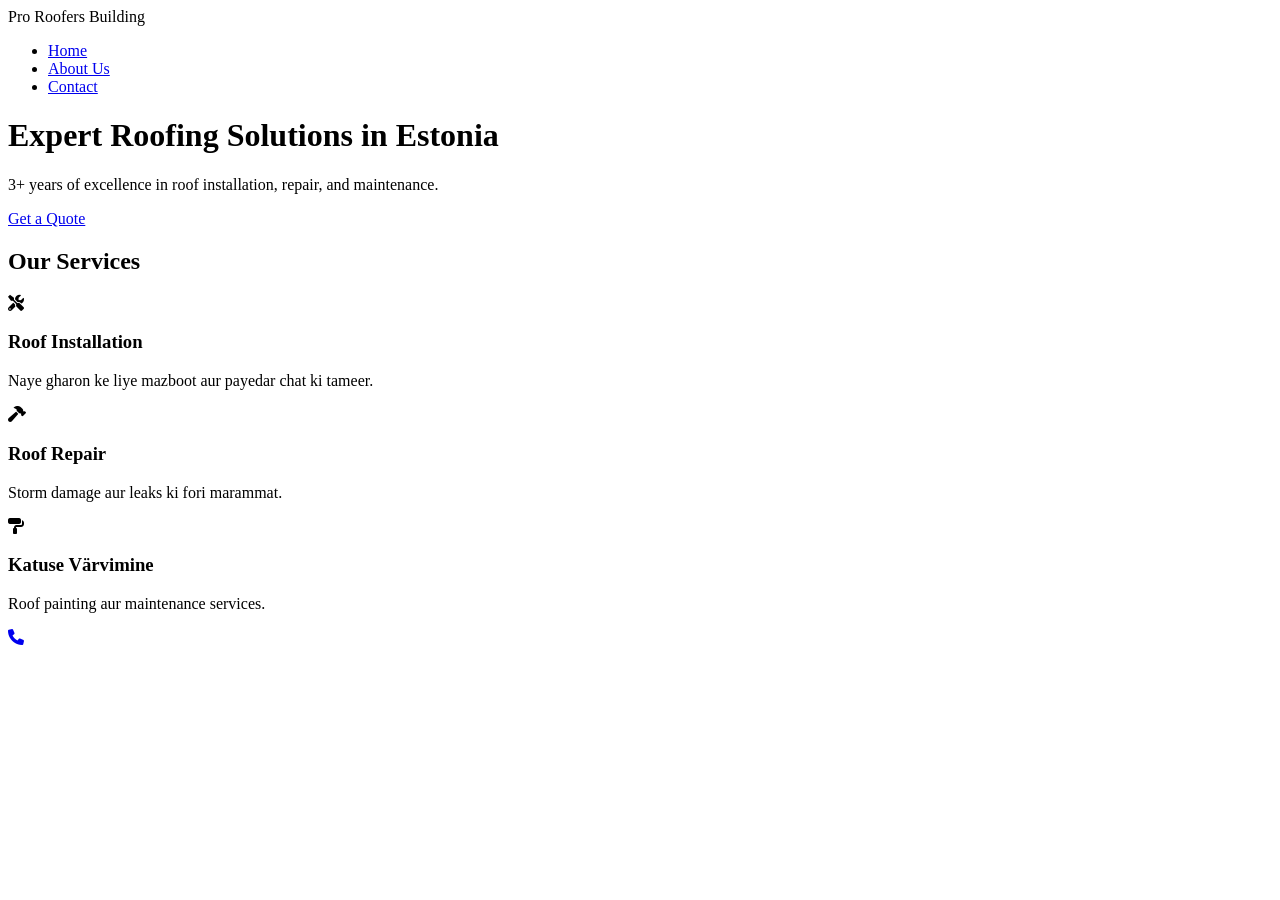
==== index.html @ ead17651 "Create index.html" ====
<!DOCTYPE html>
<html lang="en">
<head>
    <meta charset="UTF-8">
    <meta name="viewport" content="width=device-width, initial-scale=1.0">
    <title>Pro Roofers Building | Home</title>
    <link rel="stylesheet" href="https://cdnjs.cloudflare.com/ajax/libs/font-awesome/6.0.0/css/all.min.css">
    <link href="https://unpkg.com/aos@2.3.1/dist/aos.css" rel="stylesheet">
    <link rel="stylesheet" href="style.css">
</head>
<body>

    <!-- Navigation -->
    <nav>
        <div class="logo">Pro Roofers Building</div>
        <ul>
            <li><a href="index.html" class="active">Home</a></li>
            <li><a href="about.html">About Us</a></li>
            <li><a href="contact.html">Contact</a></li>
        </ul>
    </nav>

    <!-- Hero Section -->
    <header class="hero">
        <div class="hero-content" data-aos="fade-up">
            <h1>Expert Roofing Solutions in Estonia</h1>
            <p>3+ years of excellence in roof installation, repair, and maintenance.</p>
            <a href="contact.html" class="btn">Get a Quote</a>
        </div>
    </header>

    <!-- Services Section -->
    <section class="services">
        <h2 data-aos="fade-down">Our Services</h2>
        <div class="service-grid">
            <div class="service-card" data-aos="zoom-in">
                <i class="fas fa-tools"></i>
                <h3>Roof Installation</h3>
                <p>Naye gharon ke liye mazboot aur payedar chat ki tameer.</p>
            </div>
            <div class="service-card" data-aos="zoom-in" data-aos-delay="100">
                <i class="fas fa-hammer"></i>
                <h3>Roof Repair</h3>
                <p>Storm damage aur leaks ki fori marammat.</p>
            </div>
            <div class="service-card" data-aos="zoom-in" data-aos-delay="200">
                <i class="fas fa-paint-roller"></i>
                <h3>Katuse Värvimine</h3>
                <p>Roof painting aur maintenance services.</p>
            </div>
        </div>
    </section>

    <!-- Floating Call Button -->
    <a href="tel:+37259118252" class="floating-call">
        <i class="fas fa-phone"></i>
    </a>

    <script src="https://unpkg.com/aos@2.3.1/dist/aos.js"></script>
    <script>AOS.init();</script>
</body>
</html>
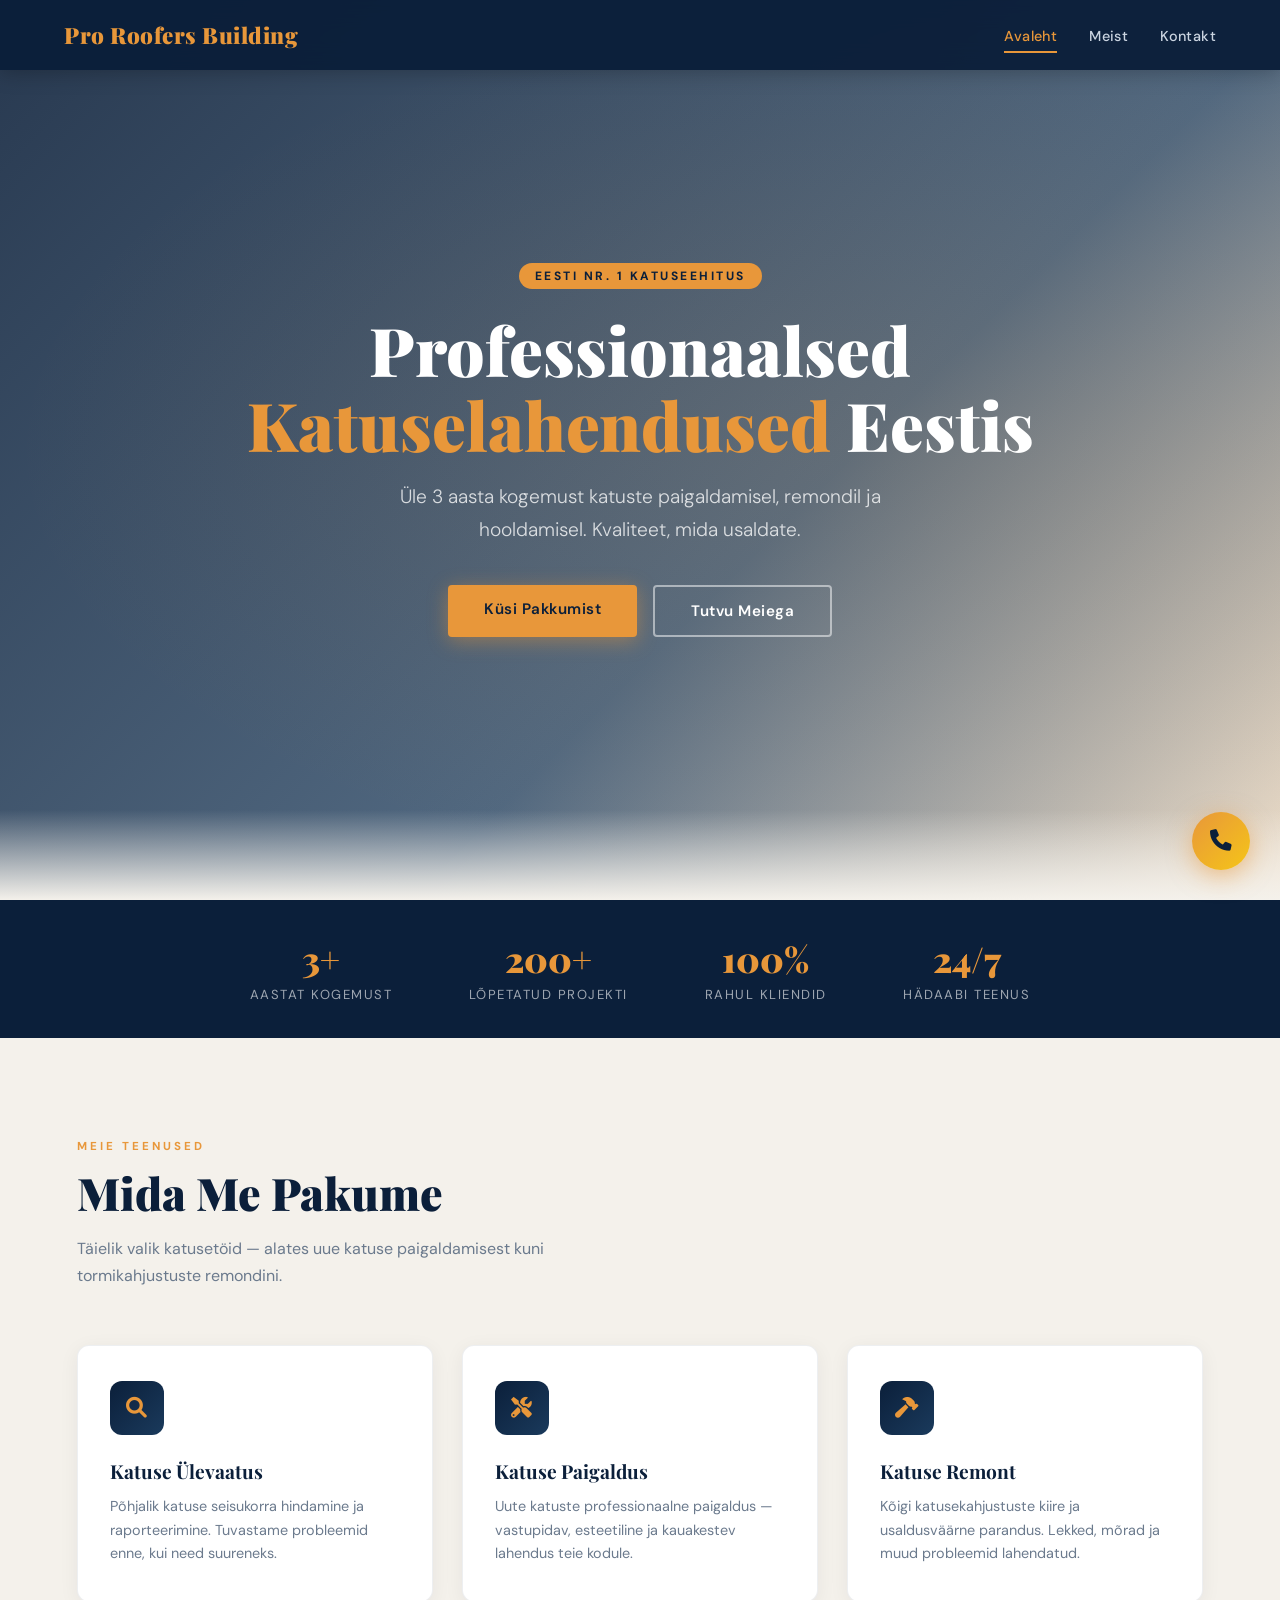
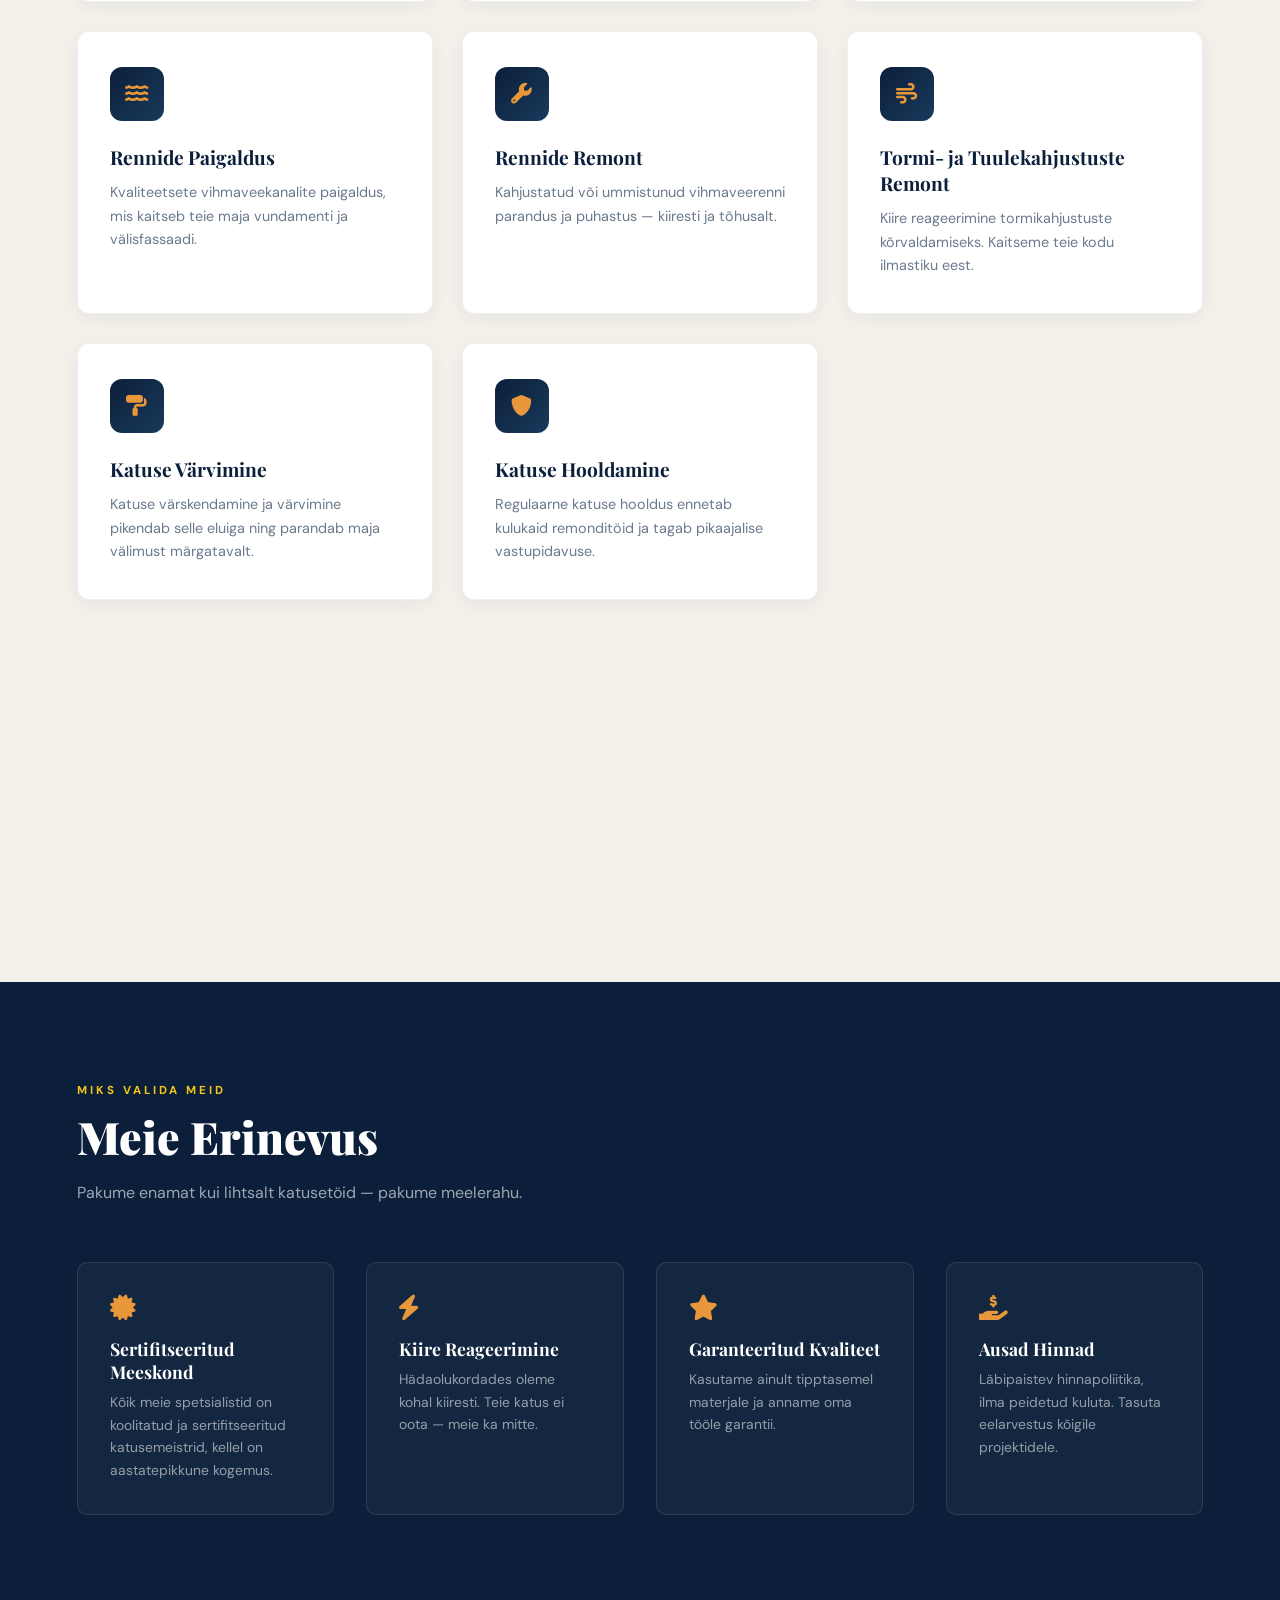
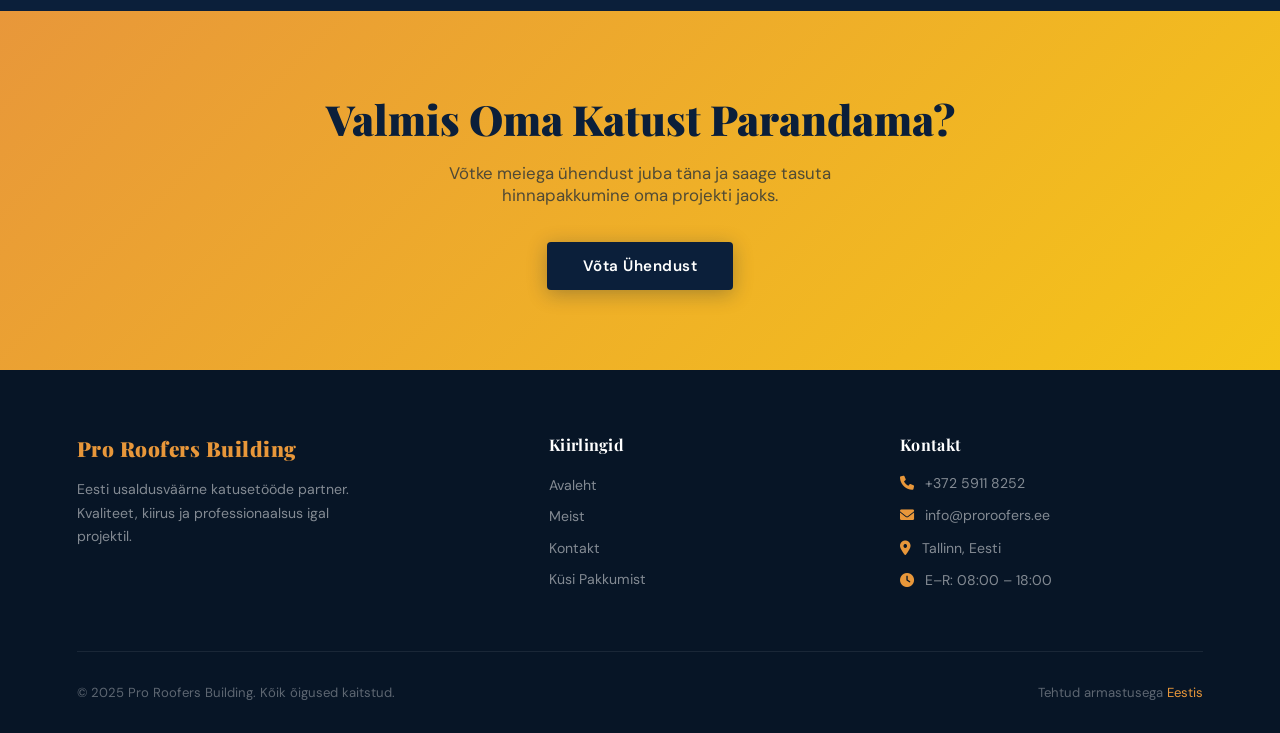
==== commit 0a1660d6: "Update index.html" ====
--- a/index.html
+++ b/index.html
@@ -1,62 +1,762 @@
 <!DOCTYPE html>
-<html lang="en">
+<html lang="et">
 <head>
     <meta charset="UTF-8">
     <meta name="viewport" content="width=device-width, initial-scale=1.0">
-    <title>Pro Roofers Building | Home</title>
+    <title>Pro Roofers Building | Avaleht</title>
     <link rel="stylesheet" href="https://cdnjs.cloudflare.com/ajax/libs/font-awesome/6.0.0/css/all.min.css">
-    <link href="https://unpkg.com/aos@2.3.1/dist/aos.css" rel="stylesheet">
-    <link rel="stylesheet" href="style.css">
+    <link href="https://fonts.googleapis.com/css2?family=Playfair+Display:wght@700;900&family=DM+Sans:wght@300;400;500;600&display=swap" rel="stylesheet">
+    <style>
+        *, *::before, *::after { margin: 0; padding: 0; box-sizing: border-box; }
+
+        :root {
+            --navy:    #0B1F3A;
+            --steel:   #1A3A5C;
+            --amber:   #E8973A;
+            --gold:    #F5C518;
+            --offwhite:#F4F1EB;
+            --light:   #FFFFFF;
+            --text:    #2C2C2C;
+            --muted:   #6B7A8D;
+            --shadow:  0 8px 40px rgba(11,31,58,0.18);
+        }
+
+        html { scroll-behavior: smooth; }
+
+        body {
+            font-family: 'DM Sans', sans-serif;
+            background: var(--offwhite);
+            color: var(--text);
+            overflow-x: hidden;
+        }
+
+        /* ── NAV ── */
+        nav {
+            position: fixed; top: 0; width: 100%; z-index: 1000;
+            display: flex; align-items: center; justify-content: space-between;
+            padding: 0 5%;
+            height: 70px;
+            background: rgba(11,31,58,0.96);
+            backdrop-filter: blur(12px);
+            box-shadow: 0 2px 20px rgba(0,0,0,0.25);
+            animation: slideDown 0.7s cubic-bezier(.22,1,.36,1) both;
+        }
+
+        @keyframes slideDown {
+            from { transform: translateY(-100%); opacity: 0; }
+            to   { transform: translateY(0);     opacity: 1; }
+        }
+
+        .logo {
+            font-family: 'Playfair Display', serif;
+            font-size: 1.4rem;
+            font-weight: 900;
+            color: var(--amber);
+            letter-spacing: 0.5px;
+        }
+
+        nav ul { list-style: none; display: flex; gap: 2rem; }
+
+        nav ul li a {
+            color: #CBD5E1;
+            text-decoration: none;
+            font-size: 0.9rem;
+            font-weight: 500;
+            letter-spacing: 0.4px;
+            padding: 6px 0;
+            border-bottom: 2px solid transparent;
+            transition: color 0.3s, border-color 0.3s;
+        }
+
+        nav ul li a:hover,
+        nav ul li a.active {
+            color: var(--amber);
+            border-bottom-color: var(--amber);
+        }
+
+        /* ── HERO ── */
+        .hero {
+            min-height: 100vh;
+            background:
+                linear-gradient(135deg, rgba(11,31,58,0.88) 0%, rgba(26,58,92,0.75) 60%, rgba(232,151,58,0.18) 100%),
+                url('https://images.unsplash.com/photo-1558618666-fcd25c85cd64?w=1600&q=80') center/cover no-repeat;
+            display: flex; align-items: center; justify-content: center;
+            text-align: center;
+            padding: 0 6%;
+            position: relative;
+            overflow: hidden;
+        }
+
+        .hero::before {
+            content: '';
+            position: absolute; inset: 0;
+            background: radial-gradient(ellipse at 70% 50%, rgba(232,151,58,0.12) 0%, transparent 70%);
+        }
+
+        .hero::after {
+            content: '';
+            position: absolute; bottom: 0; left: 0; right: 0;
+            height: 90px;
+            background: linear-gradient(to top, var(--offwhite), transparent);
+        }
+
+        .hero-content {
+            position: relative; z-index: 2;
+            animation: heroReveal 1.1s cubic-bezier(.22,1,.36,1) 0.2s both;
+        }
+
+        @keyframes heroReveal {
+            from { opacity: 0; transform: translateY(50px); }
+            to   { opacity: 1; transform: translateY(0); }
+        }
+
+        .hero-eyebrow {
+            display: inline-block;
+            background: var(--amber);
+            color: var(--navy);
+            font-size: 0.75rem;
+            font-weight: 700;
+            letter-spacing: 2.5px;
+            text-transform: uppercase;
+            padding: 5px 16px;
+            border-radius: 20px;
+            margin-bottom: 1.4rem;
+            animation: heroReveal 1.1s cubic-bezier(.22,1,.36,1) 0.35s both;
+        }
+
+        .hero-content h1 {
+            font-family: 'Playfair Display', serif;
+            font-size: clamp(2.4rem, 5.5vw, 4.2rem);
+            font-weight: 900;
+            color: var(--light);
+            line-height: 1.12;
+            margin-bottom: 1.2rem;
+            animation: heroReveal 1.1s cubic-bezier(.22,1,.36,1) 0.5s both;
+        }
+
+        .hero-content h1 span { color: var(--amber); }
+
+        .hero-content p {
+            font-size: clamp(1rem, 2vw, 1.2rem);
+            color: rgba(255,255,255,0.78);
+            max-width: 560px;
+            margin: 0 auto 2.4rem;
+            line-height: 1.7;
+            font-weight: 300;
+            animation: heroReveal 1.1s cubic-bezier(.22,1,.36,1) 0.65s both;
+        }
+
+        .hero-btns {
+            display: flex; gap: 1rem; justify-content: center; flex-wrap: wrap;
+            animation: heroReveal 1.1s cubic-bezier(.22,1,.36,1) 0.8s both;
+        }
+
+        .btn {
+            display: inline-block;
+            padding: 14px 36px;
+            border-radius: 4px;
+            font-size: 0.95rem;
+            font-weight: 600;
+            text-decoration: none;
+            letter-spacing: 0.5px;
+            transition: transform 0.25s, box-shadow 0.25s, background 0.25s;
+        }
+
+        .btn-primary {
+            background: var(--amber);
+            color: var(--navy);
+            box-shadow: 0 4px 20px rgba(232,151,58,0.45);
+        }
+
+        .btn-primary:hover {
+            background: var(--gold);
+            transform: translateY(-3px);
+            box-shadow: 0 8px 30px rgba(232,151,58,0.55);
+        }
+
+        .btn-outline {
+            background: transparent;
+            color: #fff;
+            border: 2px solid rgba(255,255,255,0.5);
+        }
+
+        .btn-outline:hover {
+            border-color: var(--amber);
+            color: var(--amber);
+            transform: translateY(-3px);
+        }
+
+        /* ── STATS BAR ── */
+        .stats-bar {
+            background: var(--navy);
+            padding: 2.2rem 6%;
+            display: flex; justify-content: center; gap: clamp(2rem,6vw,6rem); flex-wrap: wrap;
+        }
+
+        .stat-item {
+            text-align: center;
+            opacity: 0;
+            transform: translateY(24px);
+            transition: opacity 0.6s ease, transform 0.6s ease;
+        }
+
+        .stat-item.visible { opacity: 1; transform: translateY(0); }
+
+        .stat-num {
+            font-family: 'Playfair Display', serif;
+            font-size: 2.2rem;
+            font-weight: 900;
+            color: var(--amber);
+        }
+
+        .stat-label {
+            font-size: 0.82rem;
+            color: rgba(255,255,255,0.6);
+            text-transform: uppercase;
+            letter-spacing: 1.5px;
+            margin-top: 4px;
+        }
+
+        /* ── SECTION COMMON ── */
+        section { padding: 6rem 6%; }
+
+        .section-tag {
+            display: inline-block;
+            font-size: 0.72rem;
+            font-weight: 700;
+            letter-spacing: 3px;
+            text-transform: uppercase;
+            color: var(--amber);
+            margin-bottom: 0.8rem;
+        }
+
+        .section-title {
+            font-family: 'Playfair Display', serif;
+            font-size: clamp(2rem, 4vw, 2.8rem);
+            font-weight: 900;
+            color: var(--navy);
+            line-height: 1.15;
+            margin-bottom: 1rem;
+        }
+
+        .section-sub {
+            font-size: 1rem;
+            color: var(--muted);
+            max-width: 520px;
+            line-height: 1.7;
+        }
+
+        .section-head { margin-bottom: 3.5rem; }
+
+        /* ── SERVICES ── */
+        .services { background: var(--offwhite); }
+
+        .service-grid {
+            display: grid;
+            grid-template-columns: repeat(auto-fill, minmax(280px, 1fr));
+            gap: 1.8rem;
+        }
+
+        .service-card {
+            background: var(--light);
+            border-radius: 12px;
+            padding: 2.2rem 2rem;
+            border: 1px solid rgba(11,31,58,0.07);
+            box-shadow: 0 4px 20px rgba(11,31,58,0.06);
+            transition: transform 0.35s cubic-bezier(.22,1,.36,1),
+                        box-shadow 0.35s,
+                        border-color 0.35s;
+            opacity: 0;
+            transform: translateY(40px);
+            position: relative;
+            overflow: hidden;
+        }
+
+        .service-card::before {
+            content: '';
+            position: absolute; top: 0; left: 0; right: 0;
+            height: 4px;
+            background: linear-gradient(90deg, var(--amber), var(--gold));
+            transform: scaleX(0);
+            transform-origin: left;
+            transition: transform 0.4s cubic-bezier(.22,1,.36,1);
+        }
+
+        .service-card:hover::before { transform: scaleX(1); }
+
+        .service-card.visible {
+            opacity: 1;
+            transform: translateY(0);
+        }
+
+        .service-card:hover {
+            transform: translateY(-8px);
+            box-shadow: 0 16px 50px rgba(11,31,58,0.14);
+            border-color: rgba(232,151,58,0.3);
+        }
+
+        .service-icon {
+            width: 54px; height: 54px;
+            background: linear-gradient(135deg, var(--navy), var(--steel));
+            border-radius: 12px;
+            display: flex; align-items: center; justify-content: center;
+            margin-bottom: 1.4rem;
+            transition: transform 0.3s;
+        }
+
+        .service-card:hover .service-icon { transform: rotate(-6deg) scale(1.1); }
+
+        .service-icon i { color: var(--amber); font-size: 1.3rem; }
+
+        .service-card h3 {
+            font-family: 'Playfair Display', serif;
+            font-size: 1.2rem;
+            font-weight: 700;
+            color: var(--navy);
+            margin-bottom: 0.7rem;
+        }
+
+        .service-card p {
+            font-size: 0.9rem;
+            color: var(--muted);
+            line-height: 1.65;
+        }
+
+        /* ── WHY US ── */
+        .why-us {
+            background: var(--navy);
+            color: var(--light);
+        }
+
+        .why-us .section-title { color: var(--light); }
+        .why-us .section-sub   { color: rgba(255,255,255,0.6); }
+
+        .why-grid {
+            display: grid;
+            grid-template-columns: repeat(auto-fill, minmax(240px, 1fr));
+            gap: 2rem;
+        }
+
+        .why-item {
+            padding: 2rem;
+            border: 1px solid rgba(255,255,255,0.1);
+            border-radius: 10px;
+            background: rgba(255,255,255,0.04);
+            transition: background 0.3s, border-color 0.3s, transform 0.35s;
+            opacity: 0;
+            transform: translateY(30px);
+        }
+
+        .why-item.visible { opacity: 1; transform: translateY(0); }
+
+        .why-item:hover {
+            background: rgba(232,151,58,0.1);
+            border-color: rgba(232,151,58,0.4);
+            transform: translateY(-6px);
+        }
+
+        .why-item i {
+            font-size: 1.6rem;
+            color: var(--amber);
+            margin-bottom: 1rem;
+        }
+
+        .why-item h4 {
+            font-family: 'Playfair Display', serif;
+            font-size: 1.1rem;
+            font-weight: 700;
+            color: var(--light);
+            margin-bottom: 0.5rem;
+        }
+
+        .why-item p {
+            font-size: 0.87rem;
+            color: rgba(255,255,255,0.55);
+            line-height: 1.65;
+        }
+
+        /* ── CTA ── */
+        .cta-section {
+            background: linear-gradient(135deg, var(--amber) 0%, var(--gold) 100%);
+            text-align: center;
+            padding: 5rem 6%;
+        }
+
+        .cta-section h2 {
+            font-family: 'Playfair Display', serif;
+            font-size: clamp(1.8rem, 3.5vw, 2.6rem);
+            font-weight: 900;
+            color: var(--navy);
+            margin-bottom: 1rem;
+        }
+
+        .cta-section p {
+            font-size: 1.05rem;
+            color: rgba(11,31,58,0.7);
+            max-width: 480px;
+            margin: 0 auto 2.2rem;
+        }
+
+        .btn-dark {
+            background: var(--navy);
+            color: var(--light);
+            box-shadow: 0 4px 20px rgba(11,31,58,0.3);
+        }
+
+        .btn-dark:hover {
+            background: var(--steel);
+            transform: translateY(-3px);
+            box-shadow: 0 8px 30px rgba(11,31,58,0.4);
+        }
+
+        /* ── FOOTER ── */
+        footer {
+            background: #071526;
+            color: rgba(255,255,255,0.7);
+            padding: 4rem 6% 2rem;
+        }
+
+        .footer-grid {
+            display: grid;
+            grid-template-columns: 1.4fr repeat(2, 1fr);
+            gap: 3rem;
+            padding-bottom: 3rem;
+            border-bottom: 1px solid rgba(255,255,255,0.08);
+            margin-bottom: 2rem;
+        }
+
+        @media (max-width: 720px) {
+            .footer-grid { grid-template-columns: 1fr; gap: 2rem; }
+            nav ul { gap: 1.2rem; }
+            .hero-btns { flex-direction: column; align-items: center; }
+        }
+
+        .footer-brand .logo {
+            font-size: 1.3rem;
+            margin-bottom: 1rem;
+            display: block;
+        }
+
+        .footer-brand p {
+            font-size: 0.88rem;
+            line-height: 1.7;
+            color: rgba(255,255,255,0.5);
+            max-width: 280px;
+        }
+
+        .footer-col h5 {
+            font-family: 'Playfair Display', serif;
+            font-size: 1rem;
+            font-weight: 700;
+            color: var(--light);
+            margin-bottom: 1.2rem;
+            letter-spacing: 0.3px;
+        }
+
+        .footer-col ul { list-style: none; }
+
+        .footer-col ul li {
+            margin-bottom: 0.65rem;
+        }
+
+        .footer-col ul li a {
+            color: rgba(255,255,255,0.5);
+            text-decoration: none;
+            font-size: 0.88rem;
+            transition: color 0.25s;
+        }
+
+        .footer-col ul li a:hover { color: var(--amber); }
+
+        .footer-contact-item {
+            display: flex; align-items: flex-start; gap: 0.7rem;
+            margin-bottom: 0.9rem;
+            font-size: 0.88rem;
+            color: rgba(255,255,255,0.5);
+        }
+
+        .footer-contact-item i {
+            color: var(--amber);
+            margin-top: 2px;
+            flex-shrink: 0;
+        }
+
+        .footer-bottom {
+            display: flex; justify-content: space-between; align-items: center; flex-wrap: wrap; gap: 0.8rem;
+            font-size: 0.82rem;
+            color: rgba(255,255,255,0.35);
+        }
+
+        .footer-bottom a { color: var(--amber); text-decoration: none; }
+
+        /* ── FLOATING CALL ── */
+        .floating-call {
+            position: fixed;
+            bottom: 30px; right: 30px;
+            width: 58px; height: 58px;
+            background: linear-gradient(135deg, var(--amber), var(--gold));
+            border-radius: 50%;
+            display: flex; align-items: center; justify-content: center;
+            color: var(--navy);
+            font-size: 1.35rem;
+            text-decoration: none;
+            box-shadow: 0 6px 24px rgba(232,151,58,0.55);
+            z-index: 999;
+            animation: pulse 2.2s ease-in-out infinite;
+            transition: transform 0.25s;
+        }
+
+        .floating-call:hover { transform: scale(1.12); }
+
+        @keyframes pulse {
+            0%, 100% { box-shadow: 0 6px 24px rgba(232,151,58,0.55); }
+            50%       { box-shadow: 0 6px 40px rgba(232,151,58,0.85), 0 0 0 14px rgba(232,151,58,0.12); }
+        }
+
+        /* ── NAV SCROLL SHRINK ── */
+        nav.scrolled { height: 58px; background: rgba(11,31,58,0.99); }
+    </style>
 </head>
 <body>
 
     <!-- Navigation -->
-    <nav>
+    <nav id="mainNav">
         <div class="logo">Pro Roofers Building</div>
         <ul>
-            <li><a href="index.html" class="active">Home</a></li>
-            <li><a href="about.html">About Us</a></li>
-            <li><a href="contact.html">Contact</a></li>
+            <li><a href="index.html" class="active">Avaleht</a></li>
+            <li><a href="about.html">Meist</a></li>
+            <li><a href="contact.html">Kontakt</a></li>
         </ul>
     </nav>
 
     <!-- Hero Section -->
     <header class="hero">
-        <div class="hero-content" data-aos="fade-up">
-            <h1>Expert Roofing Solutions in Estonia</h1>
-            <p>3+ years of excellence in roof installation, repair, and maintenance.</p>
-            <a href="contact.html" class="btn">Get a Quote</a>
+        <div class="hero-content">
+            <span class="hero-eyebrow">Eesti Nr. 1 Katuseehitus</span>
+            <h1>Professionaalsed <span>Katuselahendused</span> Eestis</h1>
+            <p>Üle 3 aasta kogemust katuste paigaldamisel, remondil ja hooldamisel. Kvaliteet, mida usaldate.</p>
+            <div class="hero-btns">
+                <a href="contact.html" class="btn btn-primary">Küsi Pakkumist</a>
+                <a href="about.html"   class="btn btn-outline">Tutvu Meiega</a>
+            </div>
         </div>
     </header>
+
+    <!-- Stats Bar -->
+    <div class="stats-bar">
+        <div class="stat-item">
+            <div class="stat-num">3+</div>
+            <div class="stat-label">Aastat Kogemust</div>
+        </div>
+        <div class="stat-item">
+            <div class="stat-num">200+</div>
+            <div class="stat-label">Lõpetatud Projekti</div>
+        </div>
+        <div class="stat-item">
+            <div class="stat-num">100%</div>
+            <div class="stat-label">Rahul Kliendid</div>
+        </div>
+        <div class="stat-item">
+            <div class="stat-num">24/7</div>
+            <div class="stat-label">Hädaabi Teenus</div>
+        </div>
+    </div>
 
     <!-- Services Section -->
     <section class="services">
-        <h2 data-aos="fade-down">Our Services</h2>
+        <div class="section-head">
+            <span class="section-tag">Meie Teenused</span>
+            <h2 class="section-title">Mida Me Pakume</h2>
+            <p class="section-sub">Täielik valik katusetöid — alates uue katuse paigaldamisest kuni tormikahjustuste remondini.</p>
+        </div>
         <div class="service-grid">
-            <div class="service-card" data-aos="zoom-in">
-                <i class="fas fa-tools"></i>
-                <h3>Roof Installation</h3>
-                <p>Naye gharon ke liye mazboot aur payedar chat ki tameer.</p>
-            </div>
-            <div class="service-card" data-aos="zoom-in" data-aos-delay="100">
-                <i class="fas fa-hammer"></i>
-                <h3>Roof Repair</h3>
-                <p>Storm damage aur leaks ki fori marammat.</p>
-            </div>
-            <div class="service-card" data-aos="zoom-in" data-aos-delay="200">
-                <i class="fas fa-paint-roller"></i>
+
+            <div class="service-card">
+                <div class="service-icon"><i class="fas fa-search"></i></div>
+                <h3>Katuse Ülevaatus</h3>
+                <p>Põhjalik katuse seisukorra hindamine ja raporteerimine. Tuvastame probleemid enne, kui need suureneks.</p>
+            </div>
+
+            <div class="service-card">
+                <div class="service-icon"><i class="fas fa-tools"></i></div>
+                <h3>Katuse Paigaldus</h3>
+                <p>Uute katuste professionaalne paigaldus — vastupidav, esteetiline ja kauakestev lahendus teie kodule.</p>
+            </div>
+
+            <div class="service-card">
+                <div class="service-icon"><i class="fas fa-hammer"></i></div>
+                <h3>Katuse Remont</h3>
+                <p>Kõigi katusekahjustuste kiire ja usaldusväärne parandus. Lekked, mõrad ja muud probleemid lahendatud.</p>
+            </div>
+
+            <div class="service-card">
+                <div class="service-icon"><i class="fas fa-water"></i></div>
+                <h3>Rennide Paigaldus</h3>
+                <p>Kvaliteetsete vihmaveekanalite paigaldus, mis kaitseb teie maja vundamenti ja välisfassaadi.</p>
+            </div>
+
+            <div class="service-card">
+                <div class="service-icon"><i class="fas fa-wrench"></i></div>
+                <h3>Rennide Remont</h3>
+                <p>Kahjustatud või ummistunud vihmaveerenni parandus ja puhastus — kiiresti ja tõhusalt.</p>
+            </div>
+
+            <div class="service-card">
+                <div class="service-icon"><i class="fas fa-wind"></i></div>
+                <h3>Tormi- ja Tuulekahjustuste Remont</h3>
+                <p>Kiire reageerimine tormikahjustuste kõrvaldamiseks. Kaitseme teie kodu ilmastiku eest.</p>
+            </div>
+
+            <div class="service-card">
+                <div class="service-icon"><i class="fas fa-paint-roller"></i></div>
                 <h3>Katuse Värvimine</h3>
-                <p>Roof painting aur maintenance services.</p>
-            </div>
+                <p>Katuse värskendamine ja värvimine pikendab selle eluiga ning parandab maja välimust märgatavalt.</p>
+            </div>
+
+            <div class="service-card">
+                <div class="service-icon"><i class="fas fa-shield-alt"></i></div>
+                <h3>Katuse Hooldamine</h3>
+                <p>Regulaarne katuse hooldus ennetab kulukaid remonditöid ja tagab pikaajalise vastupidavuse.</p>
+            </div>
+
+            <div class="service-card">
+                <div class="service-icon"><i class="fas fa-broom"></i></div>
+                <h3>Verenide Parandus ja Puhastus</h3>
+                <p>Katuse liitumiskohtade (verenide) tihendamine, parandus ja regulaarne puhastus lekkimise vältimiseks.</p>
+            </div>
+
+            <div class="service-card">
+                <div class="service-icon"><i class="fas fa-hard-hat"></i></div>
+                <h3>Katuse Ehitus</h3>
+                <p>Täismahuline katuseehitus nullist — projekteerimine, materjalide valik ja professionaalne ehitus.</p>
+            </div>
+
         </div>
     </section>
+
+    <!-- Why Us Section -->
+    <section class="why-us">
+        <div class="section-head">
+            <span class="section-tag" style="color:var(--gold)">Miks Valida Meid</span>
+            <h2 class="section-title">Meie Erinevus</h2>
+            <p class="section-sub">Pakume enamat kui lihtsalt katusetöid — pakume meelerahu.</p>
+        </div>
+        <div class="why-grid">
+            <div class="why-item">
+                <i class="fas fa-certificate"></i>
+                <h4>Sertifitseeritud Meeskond</h4>
+                <p>Kõik meie spetsialistid on koolitatud ja sertifitseeritud katusemeistrid, kellel on aastatepikkune kogemus.</p>
+            </div>
+            <div class="why-item">
+                <i class="fas fa-bolt"></i>
+                <h4>Kiire Reageerimine</h4>
+                <p>Hädaolukordades oleme kohal kiiresti. Teie katus ei oota — meie ka mitte.</p>
+            </div>
+            <div class="why-item">
+                <i class="fas fa-star"></i>
+                <h4>Garanteeritud Kvaliteet</h4>
+                <p>Kasutame ainult tipptasemel materjale ja anname oma tööle garantii.</p>
+            </div>
+            <div class="why-item">
+                <i class="fas fa-hand-holding-usd"></i>
+                <h4>Ausad Hinnad</h4>
+                <p>Läbipaistev hinnapoliitika, ilma peidetud kuluta. Tasuta eelarvestus kõigile projektidele.</p>
+            </div>
+        </div>
+    </section>
+
+    <!-- CTA Section -->
+    <section class="cta-section">
+        <h2>Valmis Oma Katust Parandama?</h2>
+        <p>Võtke meiega ühendust juba täna ja saage tasuta hinnapakkumine oma projekti jaoks.</p>
+        <a href="contact.html" class="btn btn-dark">Võta Ühendust</a>
+    </section>
+
+    <!-- Footer -->
+    <footer>
+        <div class="footer-grid">
+            <div class="footer-brand">
+                <span class="logo">Pro Roofers Building</span>
+                <p>Eesti usaldusväärne katusetööde partner. Kvaliteet, kiirus ja professionaalsus igal projektil.</p>
+            </div>
+            <div class="footer-col">
+                <h5>Kiirlingid</h5>
+                <ul>
+                    <li><a href="index.html">Avaleht</a></li>
+                    <li><a href="about.html">Meist</a></li>
+                    <li><a href="contact.html">Kontakt</a></li>
+                    <li><a href="contact.html">Küsi Pakkumist</a></li>
+                </ul>
+            </div>
+            <div class="footer-col">
+                <h5>Kontakt</h5>
+                <div class="footer-contact-item">
+                    <i class="fas fa-phone"></i>
+                    <span>+372 5911 8252</span>
+                </div>
+                <div class="footer-contact-item">
+                    <i class="fas fa-envelope"></i>
+                    <span>info@proroofers.ee</span>
+                </div>
+                <div class="footer-contact-item">
+                    <i class="fas fa-map-marker-alt"></i>
+                    <span>Tallinn, Eesti</span>
+                </div>
+                <div class="footer-contact-item">
+                    <i class="fas fa-clock"></i>
+                    <span>E–R: 08:00 – 18:00</span>
+                </div>
+            </div>
+        </div>
+        <div class="footer-bottom">
+            <span>© 2025 Pro Roofers Building. Kõik õigused kaitstud.</span>
+            <span>Tehtud armastusega <a href="#">Eestis</a></span>
+        </div>
+    </footer>
 
     <!-- Floating Call Button -->
     <a href="tel:+37259118252" class="floating-call">
         <i class="fas fa-phone"></i>
     </a>
 
-    <script src="https://unpkg.com/aos@2.3.1/dist/aos.js"></script>
-    <script>AOS.init();</script>
+    <script>
+        // Nav shrink on scroll
+        const nav = document.getElementById('mainNav');
+        window.addEventListener('scroll', () => {
+            nav.classList.toggle('scrolled', window.scrollY > 60);
+        });
+
+        // Intersection Observer for staggered animations
+        const observerOptions = { threshold: 0.12 };
+
+        const cardObserver = new IntersectionObserver((entries) => {
+            entries.forEach((entry, i) => {
+                if (entry.isIntersecting) {
+                    setTimeout(() => {
+                        entry.target.classList.add('visible');
+                    }, entry.target.dataset.delay || 0);
+                    cardObserver.unobserve(entry.target);
+                }
+            });
+        }, observerOptions);
+
+        // Stagger service cards
+        document.querySelectorAll('.service-card').forEach((el, i) => {
+            el.dataset.delay = i * 80;
+            cardObserver.observe(el);
+        });
+
+        // Why items
+        document.querySelectorAll('.why-item').forEach((el, i) => {
+            el.dataset.delay = i * 100;
+            cardObserver.observe(el);
+        });
+
+        // Stats bar
+        document.querySelectorAll('.stat-item').forEach((el, i) => {
+            el.dataset.delay = i * 120;
+            cardObserver.observe(el);
+        });
+    </script>
 </body>
 </html>
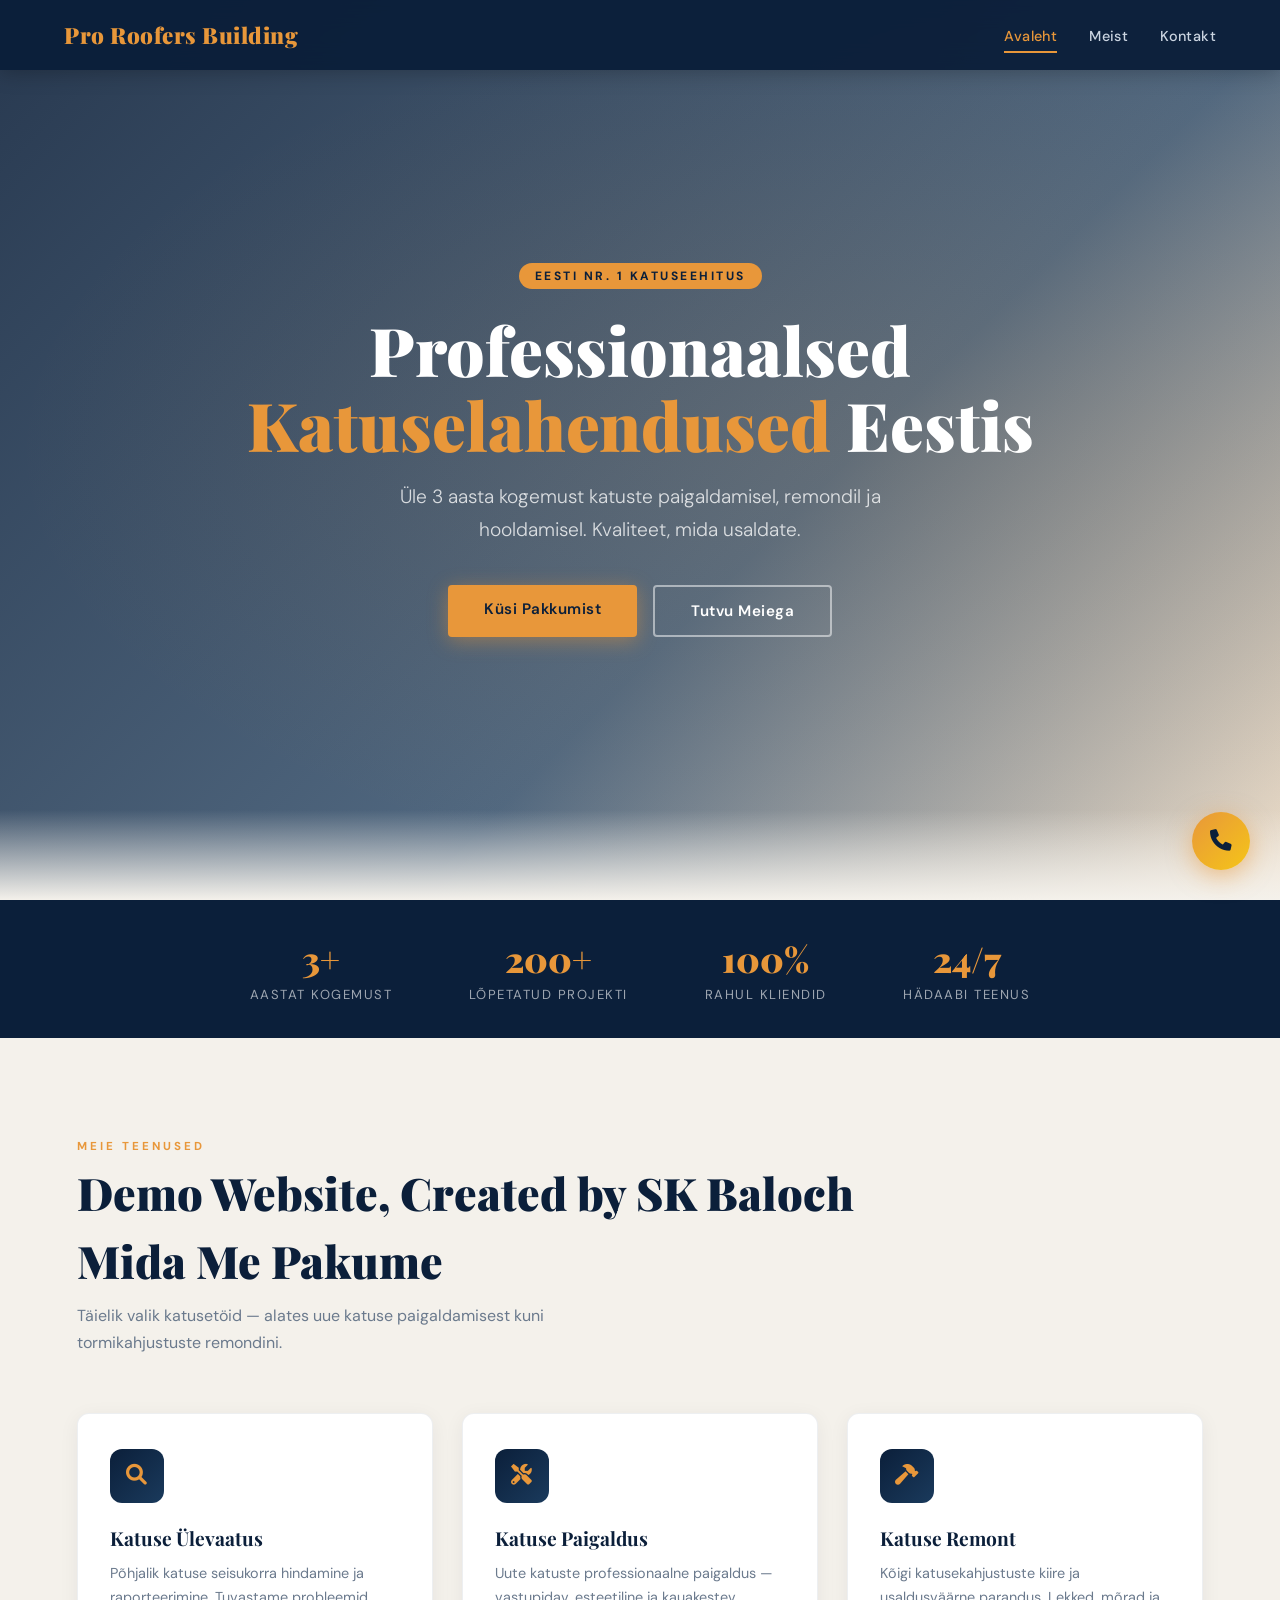
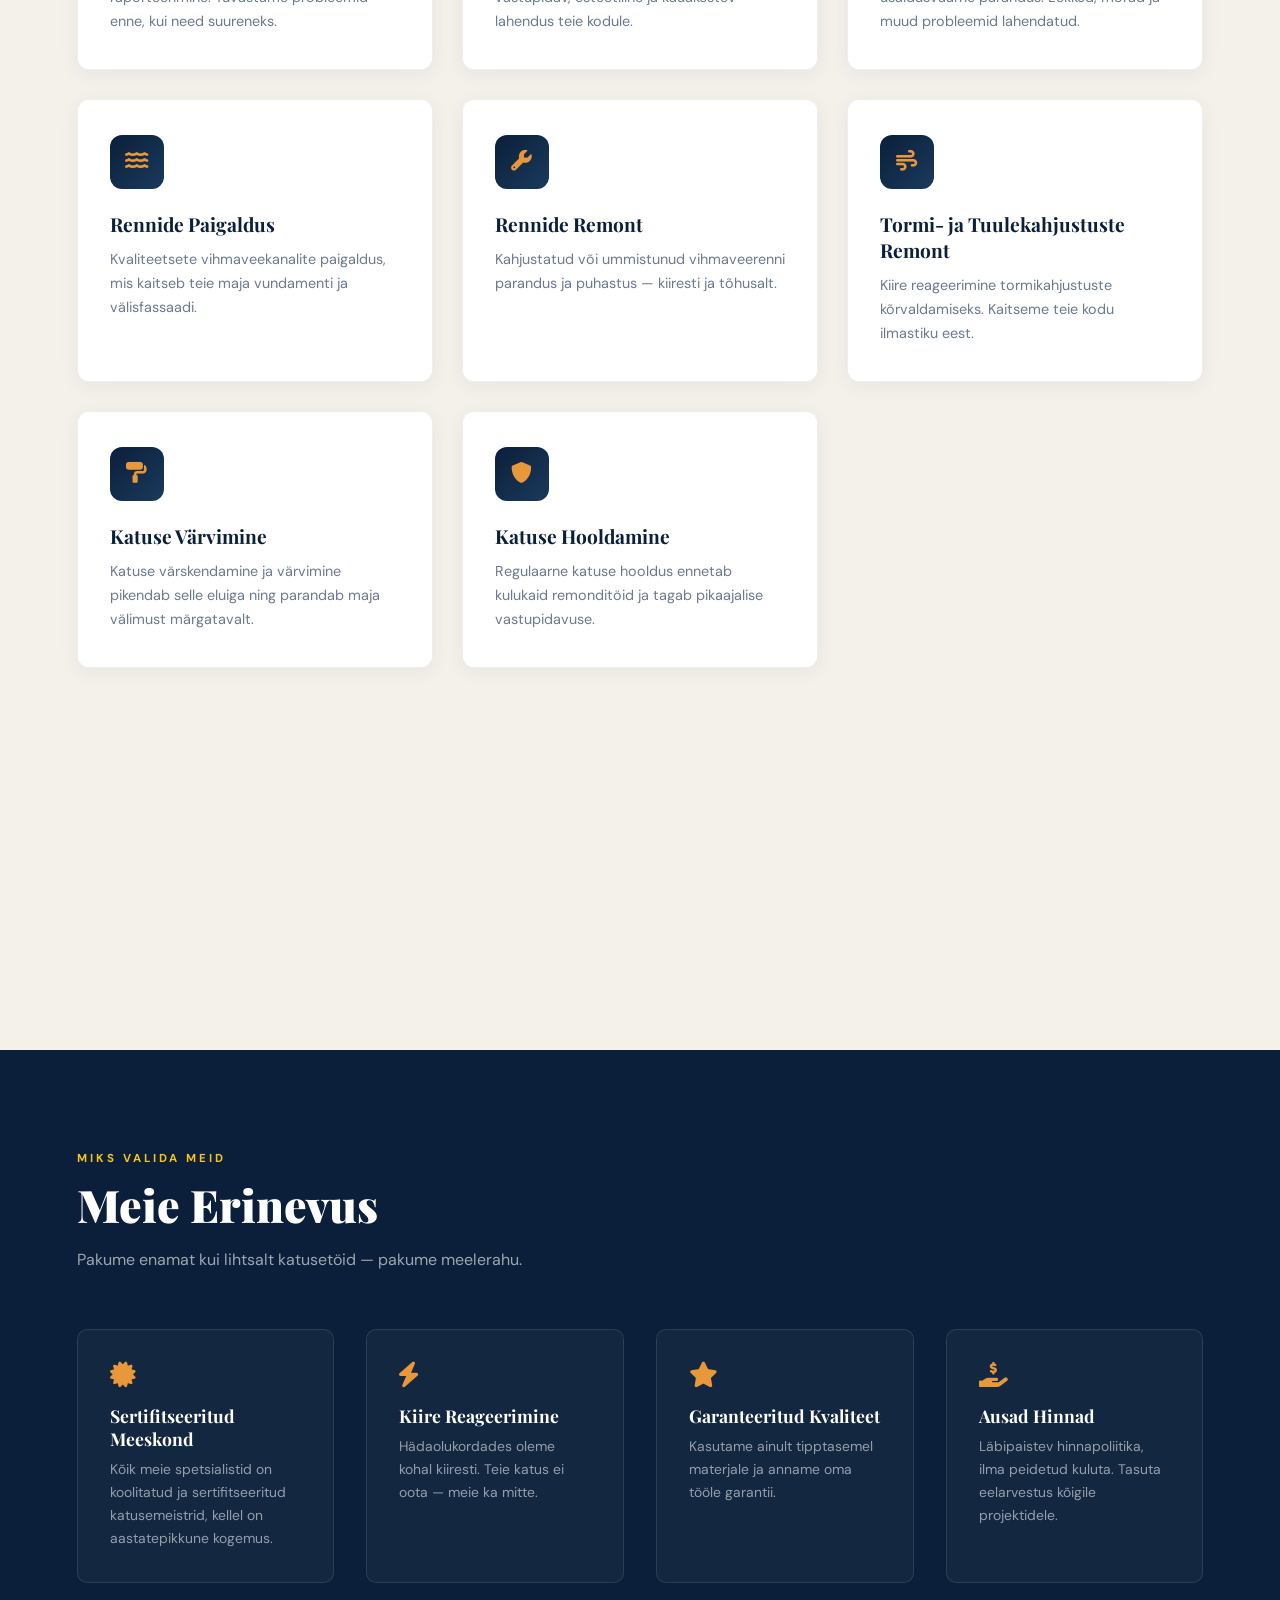
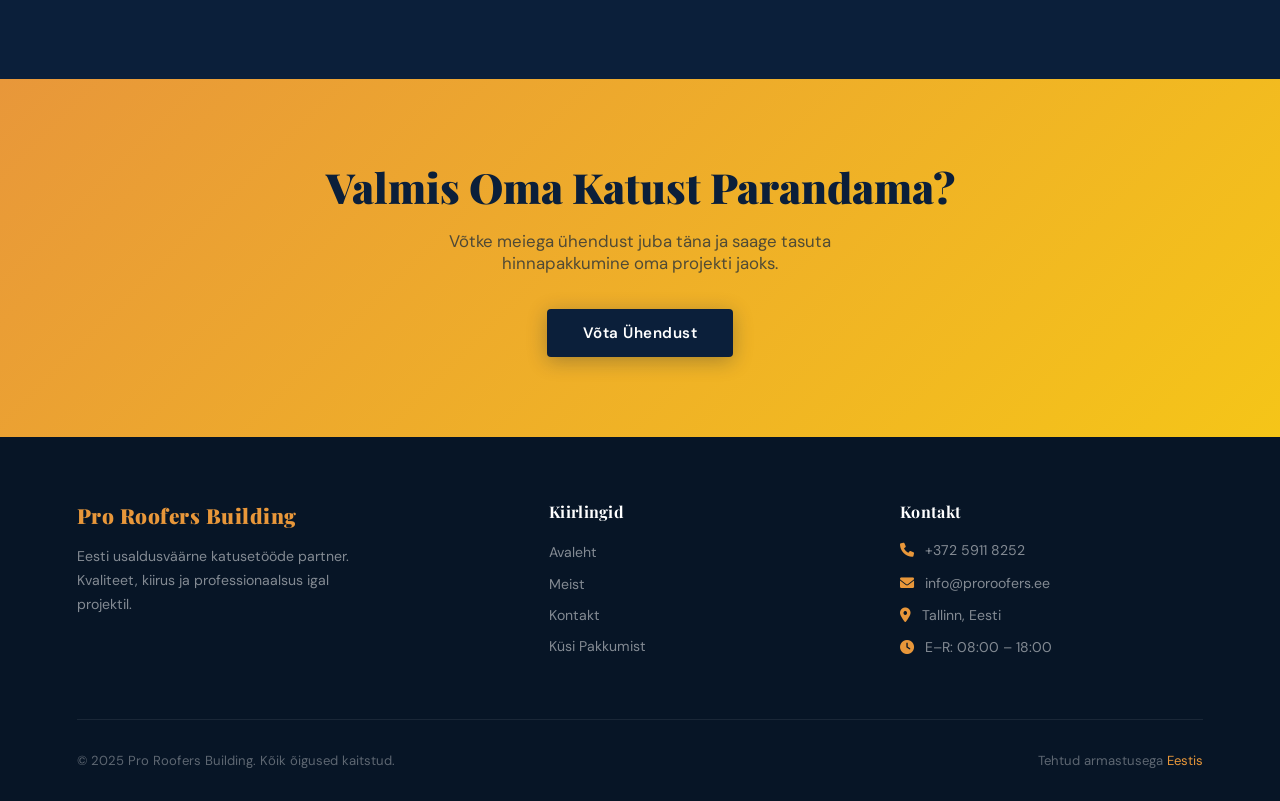
==== commit 435c42ca: "Update index.html" ====
--- a/index.html
+++ b/index.html
@@ -4,6 +4,7 @@
     <meta charset="UTF-8">
     <meta name="viewport" content="width=device-width, initial-scale=1.0">
     <title>Pro Roofers Building | Avaleht</title>
+    <link rel="icon" type="image/x-icon" href="Untitled design (1).png">
     <link rel="stylesheet" href="https://cdnjs.cloudflare.com/ajax/libs/font-awesome/6.0.0/css/all.min.css">
     <link href="https://fonts.googleapis.com/css2?family=Playfair+Display:wght@700;900&family=DM+Sans:wght@300;400;500;600&display=swap" rel="stylesheet">
     <style>
@@ -566,6 +567,7 @@
     <section class="services">
         <div class="section-head">
             <span class="section-tag">Meie Teenused</span>
+            <h2 class="section-title">Demo Website, Created by SK Baloch</h2>
             <h2 class="section-title">Mida Me Pakume</h2>
             <p class="section-sub">Täielik valik katusetöid — alates uue katuse paigaldamisest kuni tormikahjustuste remondini.</p>
         </div>
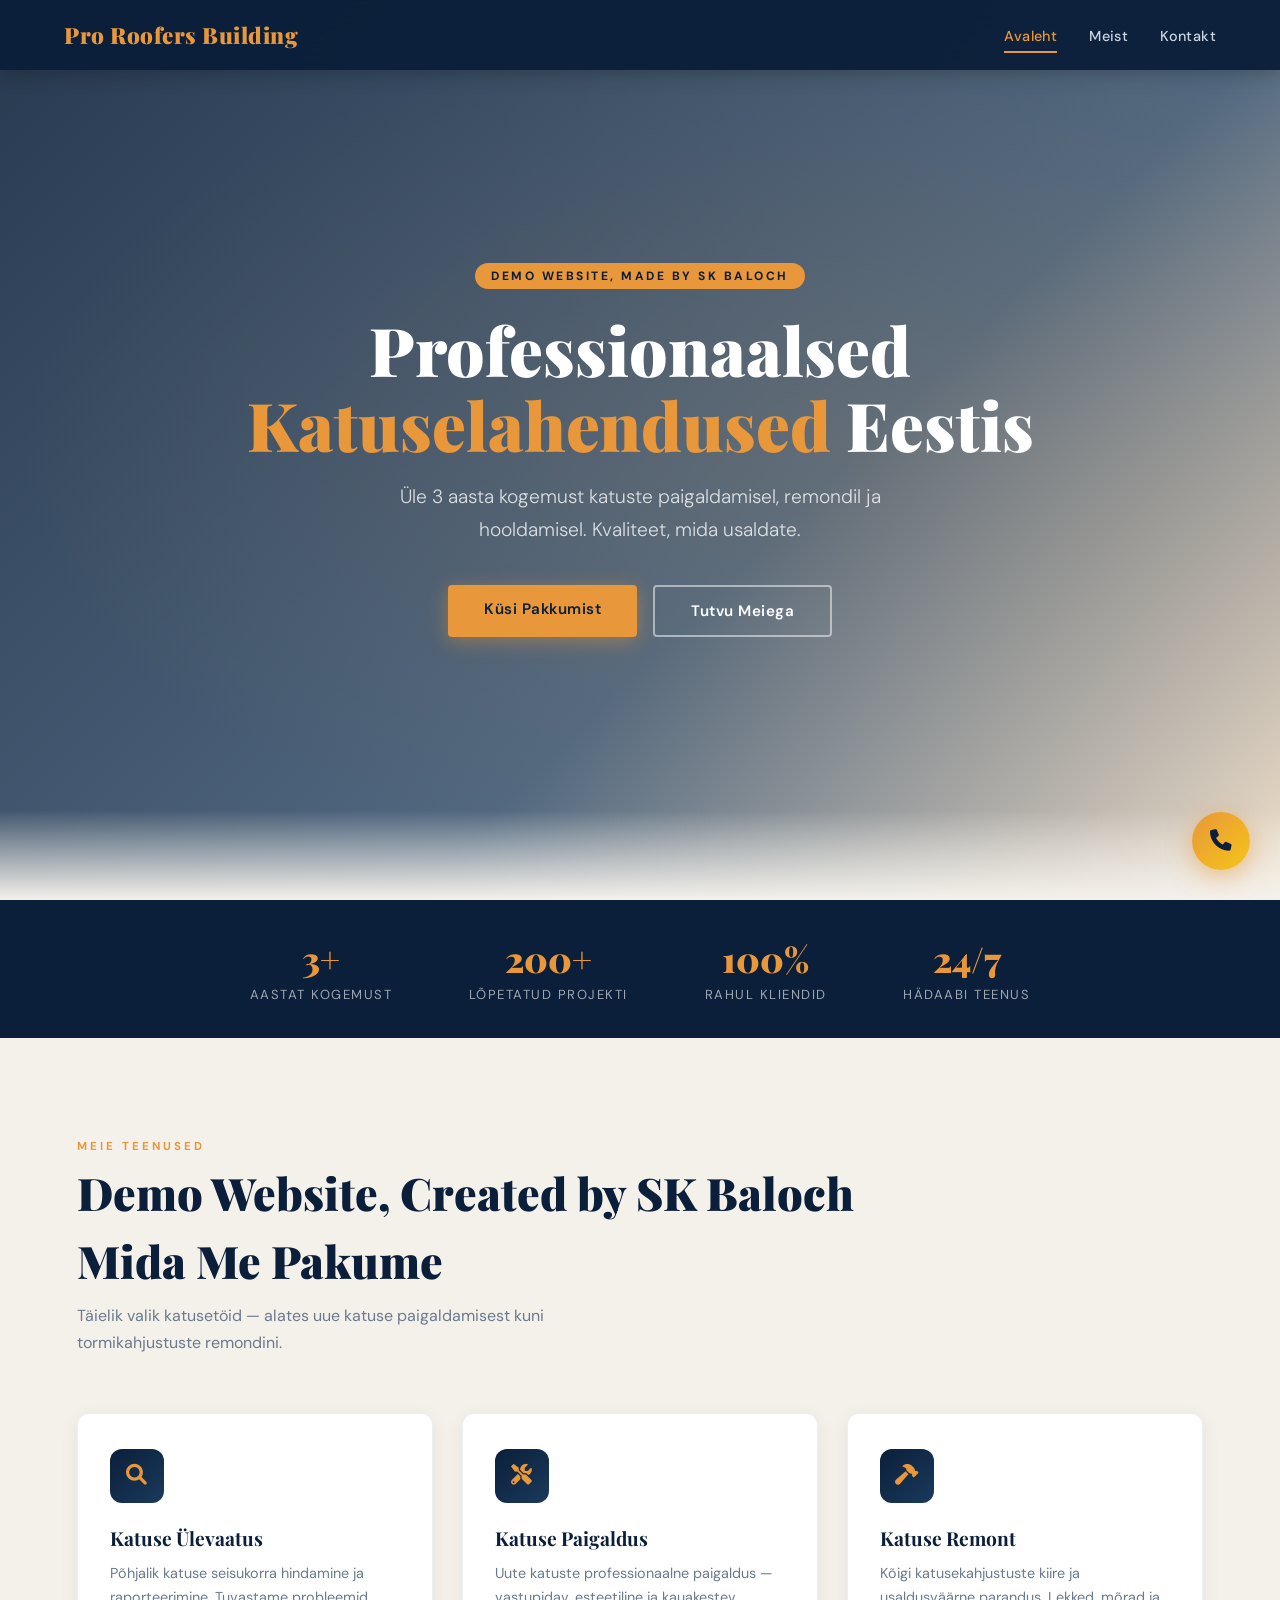
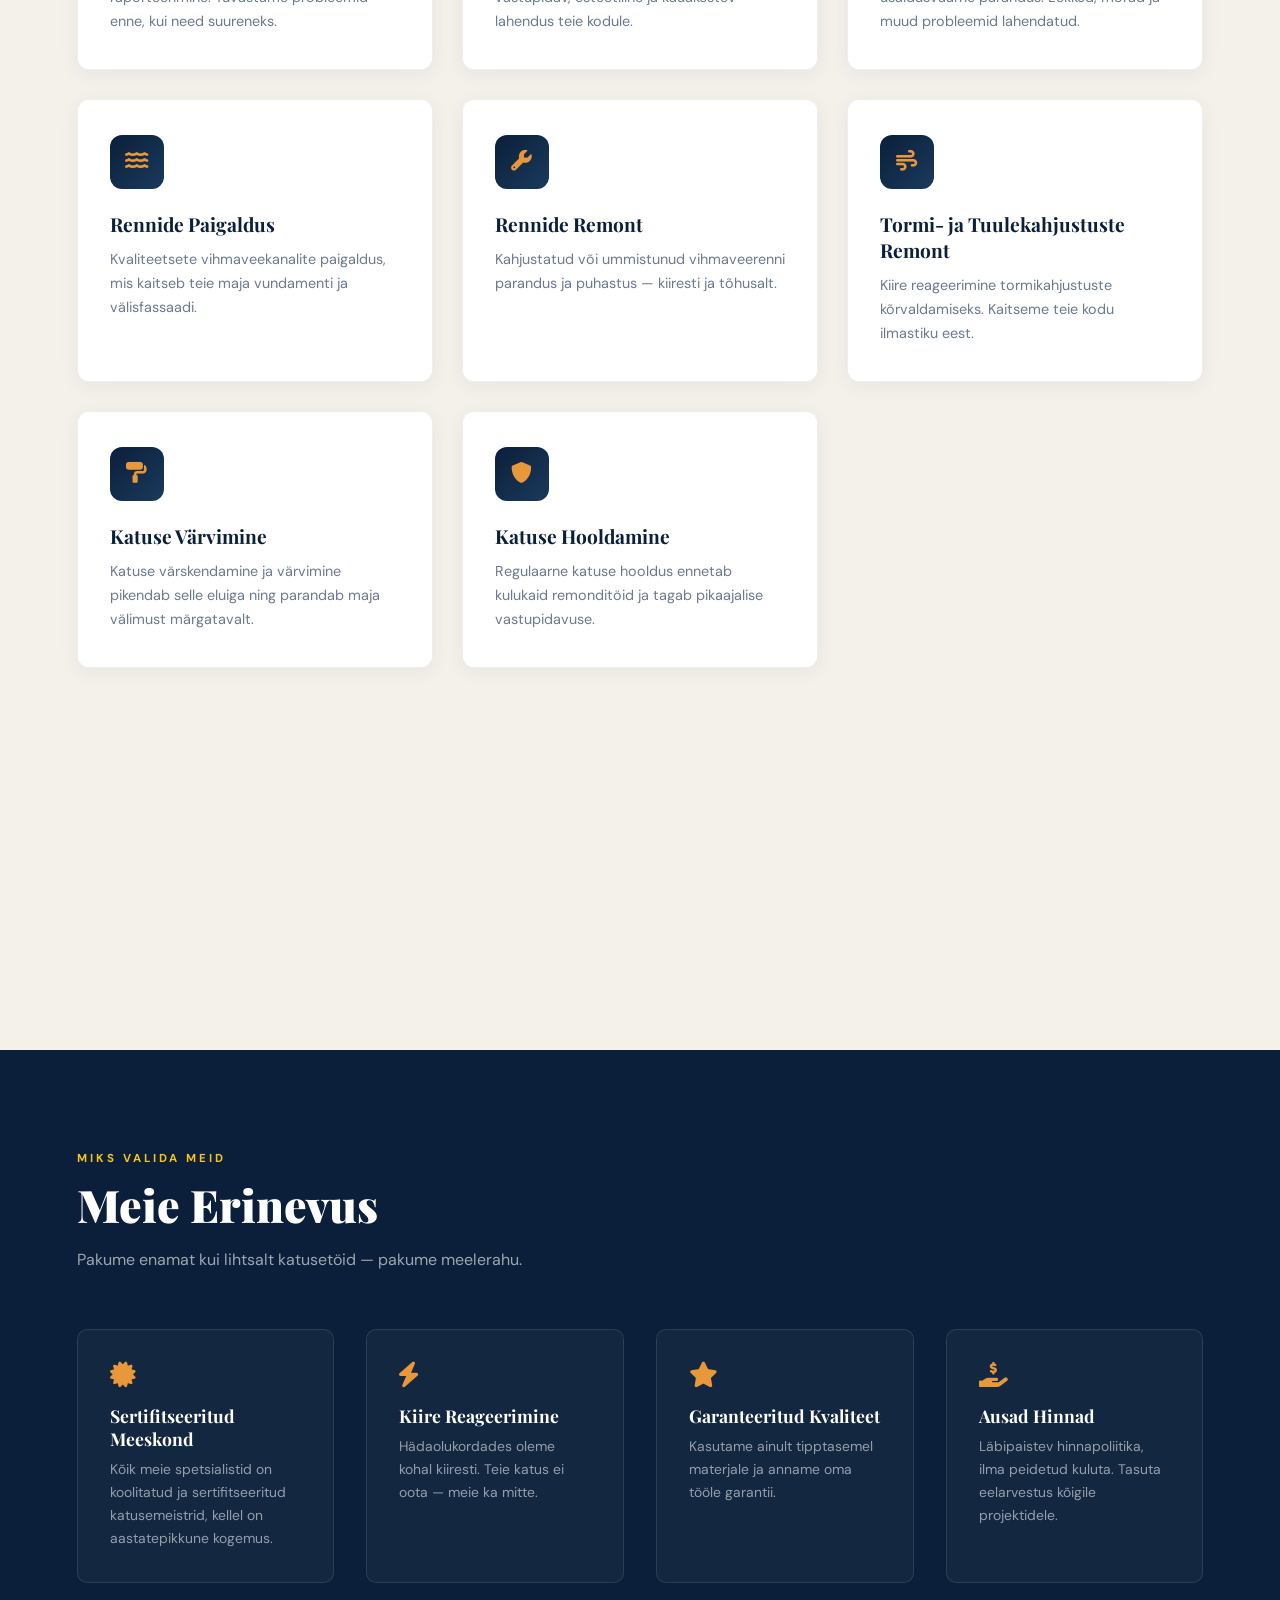
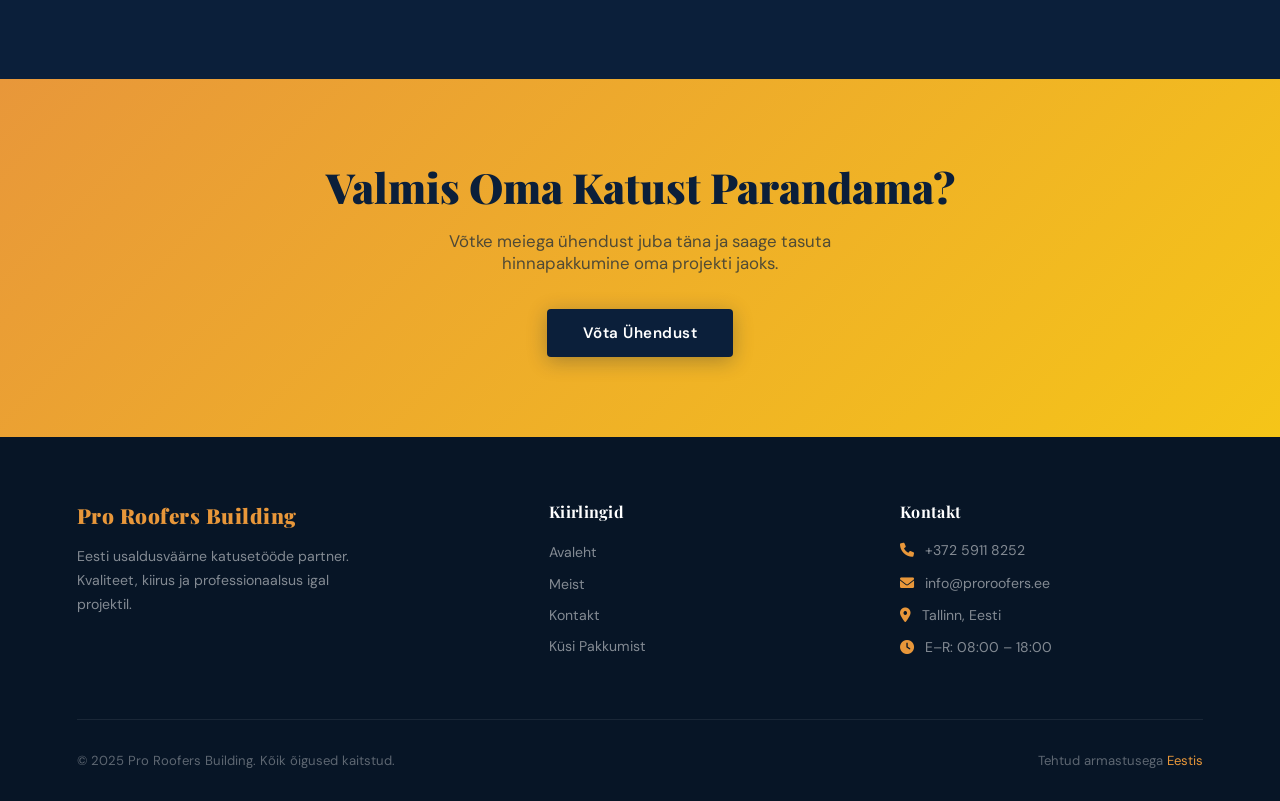
==== commit b6ea770b: "Update index.html" ====
--- a/index.html
+++ b/index.html
@@ -533,7 +533,7 @@
     <!-- Hero Section -->
     <header class="hero">
         <div class="hero-content">
-            <span class="hero-eyebrow">Eesti Nr. 1 Katuseehitus</span>
+            <span class="hero-eyebrow">Demo Website, made by SK Baloch</span>
             <h1>Professionaalsed <span>Katuselahendused</span> Eestis</h1>
             <p>Üle 3 aasta kogemust katuste paigaldamisel, remondil ja hooldamisel. Kvaliteet, mida usaldate.</p>
             <div class="hero-btns">
